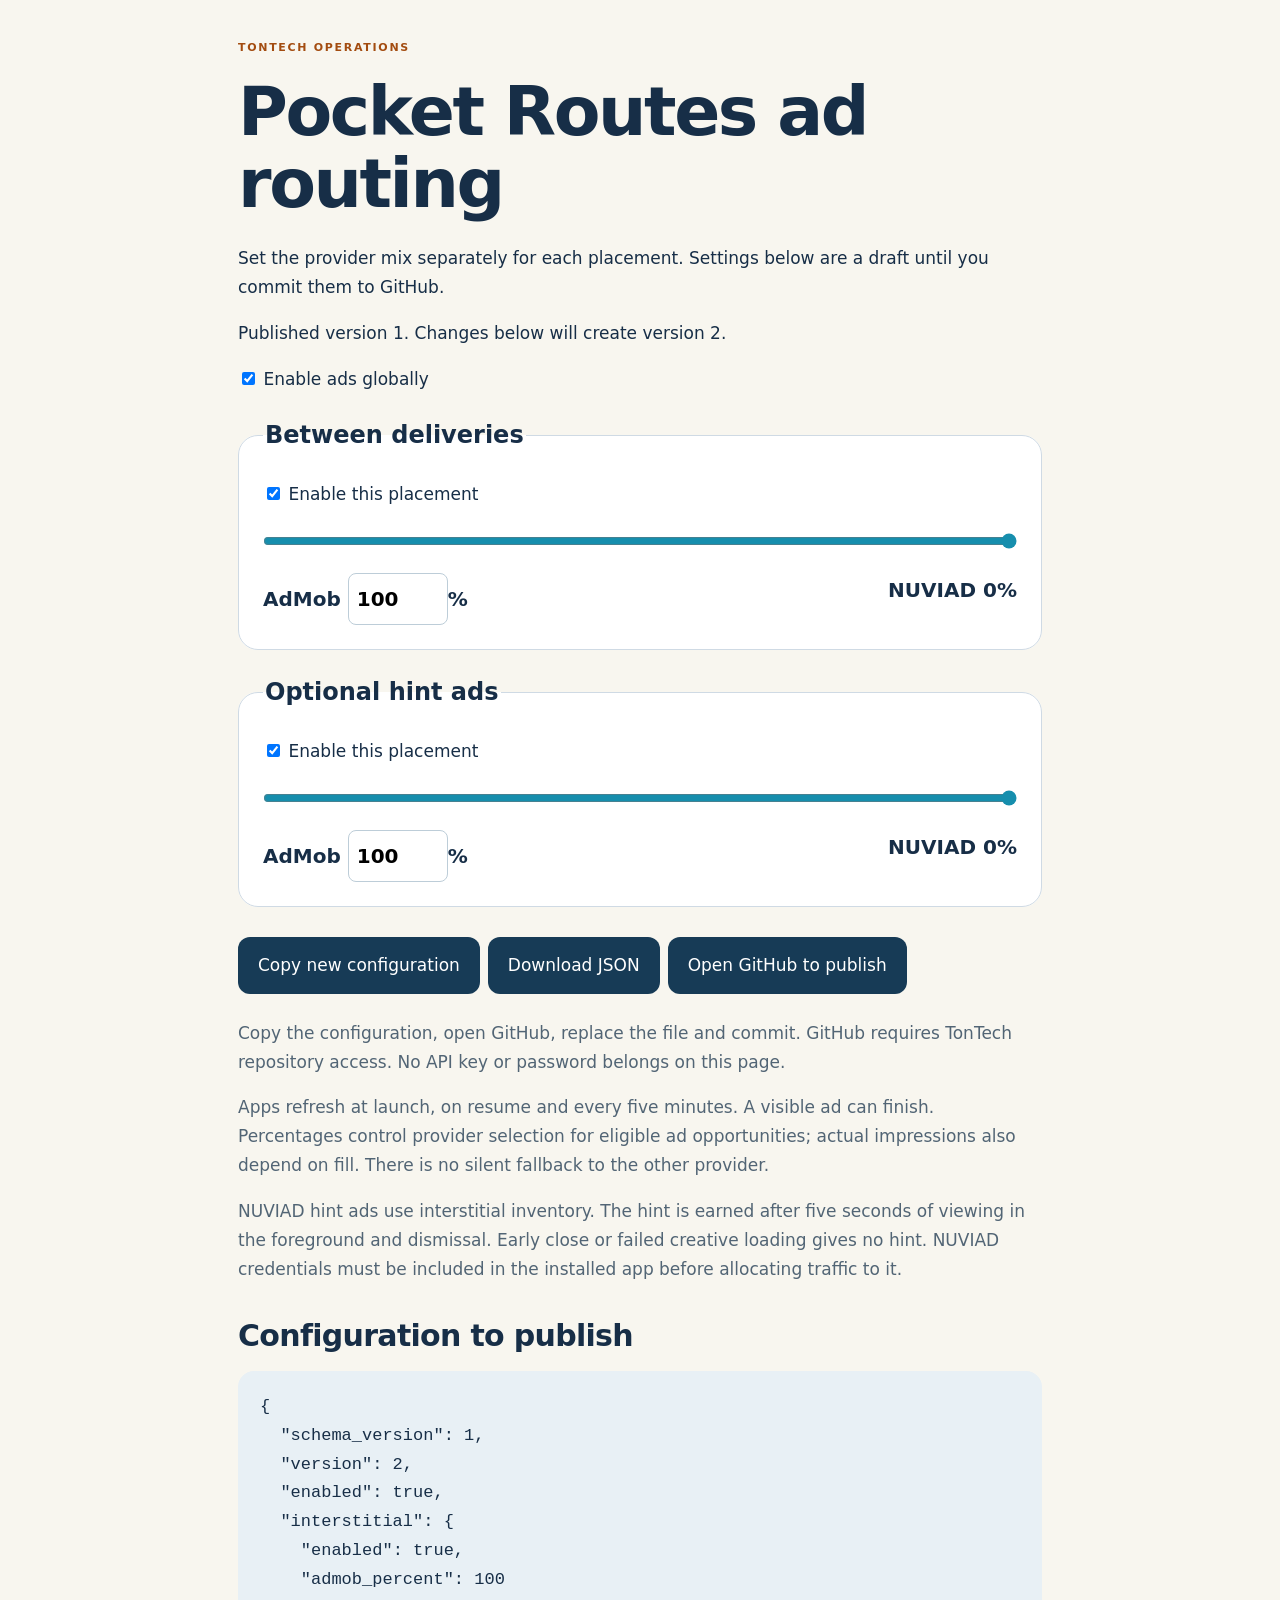
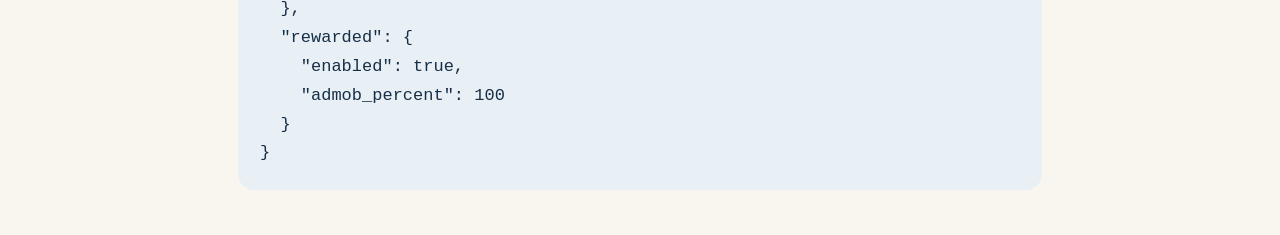
==== ads/index.html @ d381a1aa "Add remote ad routing controls and provider disclosure" ====
<!doctype html><html lang="en"><head><meta charset="utf-8"><meta name="viewport" content="width=device-width,initial-scale=1"><meta name="robots" content="noindex,nofollow"><title>Pocket Routes | Ad routing</title><link rel="stylesheet" href="../assets/site.css"><style>main{max-width:860px}fieldset{border:1px solid #cfdae4;border-radius:20px;padding:24px;margin:22px 0;background:#fff}legend{font-weight:800;font-size:24px}input[type=range]{width:100%;accent-color:#168ead;margin:24px 0}input[type=number]{width:100px;font:inherit;padding:8px;border:1px solid #bdcdd8;border-radius:8px}button,.action{display:inline-block;background:#173b56;color:white;border:0;border-radius:12px;padding:14px 20px;font:inherit;cursor:pointer;text-decoration:none;margin:8px 8px 8px 0}button:disabled{opacity:.45;cursor:wait}pre{white-space:pre-wrap;border-radius:16px;background:#e8f0f5;padding:22px}label{cursor:pointer}.split{display:flex;justify-content:space-between;font-size:20px;font-weight:700}output{font-variant-numeric:tabular-nums}.muted{color:#526575;font-size:17px}.success{color:#08704d}</style></head><body><main><p class="eyebrow">TONTECH OPERATIONS</p><h1>Pocket Routes ad routing</h1><p>Set the provider mix separately for each placement. Settings below are a draft until you commit them to GitHub.</p><p id="status" role="status">Loading published settings…</p><label><input id="enabled" type="checkbox"> Enable ads globally</label><div id="formats"></div><button id="copy" disabled>Copy new configuration</button><button id="download" disabled>Download JSON</button><a class="action" href="https://github.com/TonTechCo/pocketroutes-site/edit/main/config/ad-routing.json" target="_blank" rel="noopener">Open GitHub to publish</a><p class="muted">Copy the configuration, open GitHub, replace the file and commit. GitHub requires TonTech repository access. No API key or password belongs on this page.</p><p class="muted">Apps refresh at launch, on resume and every five minutes. A visible ad can finish. Percentages control provider selection for eligible ad opportunities; actual impressions also depend on fill. There is no silent fallback to the other provider.</p><p class="muted">NUVIAD hint ads use interstitial inventory. The hint is earned after five seconds of viewing in the foreground and dismissal. Early close or failed creative loading gives no hint. NUVIAD credentials must be included in the installed app before allocating traffic to it.</p><h2>Configuration to publish</h2><pre id="json"></pre></main><script>
const kinds=['interstitial','rewarded'];let published;
const $=id=>document.getElementById(id);
for(const kind of kinds){const f=document.createElement('fieldset');f.innerHTML=`<legend>${kind==='interstitial'?'Between deliveries':'Optional hint ads'}</legend><label><input type="checkbox" id="${kind}-enabled"> Enable this placement</label><input aria-label="AdMob percentage for ${kind}" type="range" id="${kind}-slider" min="0" max="100" step="0.1"><div class="split"><span>AdMob <input aria-label="AdMob numeric percentage for ${kind}" type="number" id="${kind}-number" min="0" max="100" step="0.1">%</span><span>NUVIAD <output id="${kind}-nuviad"></output>%</span></div>`;$('formats').append(f);for(const input of ['slider','number'])$(`${kind}-${input}`).oninput=()=>{const v=Math.min(100,Math.max(0,Number($(`${kind}-${input}`).value)||0));$(`${kind}-slider`).value=v;$(`${kind}-number`).value=v;render()};$(`${kind}-enabled`).onchange=render;}
function draft(){const c={schema_version:1,version:published.version+1,enabled:$('enabled').checked};for(const k of kinds)c[k]={enabled:$(`${k}-enabled`).checked,admob_percent:Number($(`${k}-number`).value)};return c;}
function render(){if(!published)return;for(const k of kinds)$(`${k}-nuviad`).value=Number((100-Number($(`${k}-number`).value)).toFixed(1));$('json').textContent=JSON.stringify(draft(),null,2)+'\n';}
$('enabled').onchange=render;
$('copy').onclick=async()=>{await navigator.clipboard.writeText($('json').textContent);$('status').textContent='Copied. Paste into the GitHub file and commit to publish.';};
$('download').onclick=()=>{const u=URL.createObjectURL(new Blob([$('json').textContent],{type:'application/json'}));const a=document.createElement('a');a.href=u;a.download='ad-routing.json';a.click();URL.revokeObjectURL(u)};
fetch('../config/ad-routing.json?t='+Date.now(),{cache:'no-store'}).then(r=>{if(!r.ok)throw Error(r.status);return r.json()}).then(c=>{if(c.schema_version!==1||!Number.isInteger(c.version))throw Error('Unsupported configuration');published=c;$('enabled').checked=c.enabled;for(const k of kinds){$(`${k}-enabled`).checked=c[k].enabled;$(`${k}-slider`).value=$(`${k}-number`).value=c[k].admob_percent;}$('status').textContent=`Published version ${c.version}. Changes below will create version ${c.version+1}.`;$('copy').disabled=$('download').disabled=false;render();}).catch(()=>{$('status').textContent='Could not load published configuration. Reload before editing.';});
</script></body></html>
---- assets/site.css ----
*{box-sizing:border-box}html{scroll-behavior:smooth}body{margin:0;background:#f8f6ef;color:#172e47;font:17px/1.7 system-ui,sans-serif}.stripe{height:5px;background:linear-gradient(90deg,#ff9c36,#f47821,#2d80d7)}header,main,footer{max-width:1120px;margin:auto;padding:28px}header{display:flex;align-items:center;justify-content:space-between;gap:20px;border-bottom:1px solid #dddcd3}.brand{display:flex;align-items:center;gap:12px;font-weight:800;text-decoration:none;color:inherit}.brand img{width:40px;height:40px;border-radius:22%}nav{display:flex;gap:22px;font-size:14px}a{color:#1b659e}h1{font-size:clamp(40px,6vw,68px);line-height:1.06;letter-spacing:-2.4px;margin:18px 0 24px}h2{font-size:30px;letter-spacing:-.7px;line-height:1.2;margin:34px 0 15px}p,li{max-width:790px}.intro{font-size:21px;color:#536174}.eyebrow{font-size:11px;letter-spacing:1.7px;font-weight:700;color:#a34c10}.hero{display:grid;grid-template-columns:1.3fr 1fr;align-items:center;gap:50px;padding:45px 0}.hero-icon{width:100%;max-width:390px;border-radius:23%;box-shadow:0 24px 40px #102b4422}.ctas{display:flex;gap:12px;flex-wrap:wrap;align-items:center;margin:26px 0 8px}.button,.availability{display:inline-block;padding:12px 21px;border-radius:12px;font-size:15px;font-weight:650;text-decoration:none}.button{background:#172e47;color:white}.button:hover{background:#285277}.secondary{background:white;color:#172e47;border:1px solid #d7d7ce}.availability{background:#f9e5cd;color:#874115}.small,footer{font-size:13px;color:#69717b}.facts{display:grid;grid-template-columns:repeat(3,1fr);gap:25px;border-block:1px solid #deddd5;padding:24px 0;margin:22px 0 65px}.facts strong{display:block;font-size:28px;line-height:1.25}.facts span{font-size:13px;color:#626e7a}.screens{display:grid;grid-template-columns:repeat(3,1fr);gap:25px;margin:35px 0 55px}.screens figure{margin:0}.screens img{width:100%;height:auto;display:block;border-radius:20px;box-shadow:0 8px 25px #132a4415}.screens figcaption{font-size:13px;margin-top:13px;color:#647183}.grid{display:grid;grid-template-columns:repeat(3,1fr);gap:20px}.panel{padding:23px;background:white;border:1px solid #e4e2d9;border-radius:18px}.panel h2{font-size:22px;margin-top:0}.panel p{font-size:15px;color:#586577}.help{margin-top:55px;padding:30px;background:#eaf0ec;border-radius:20px}.help h2{margin-top:0}footer{border-top:1px solid #deddd5;margin-top:35px;padding-bottom:50px;line-height:2.1}main>h1{max-width:850px}a:focus-visible{outline:3px solid #e56e12;outline-offset:4px}@media(max-width:760px){header,main,footer{padding-inline:22px}.hero{gap:25px}.hero-icon{max-width:255px}.intro{font-size:18px}.grid{grid-template-columns:1fr}.screens{gap:12px}.screens img{border-radius:12px}.screens figcaption{font-size:11px}.facts{gap:12px}.facts strong{font-size:24px}nav{gap:12px}}@media(max-width:500px){header{align-items:flex-start}.brand{font-size:14px;gap:7px}.brand img{width:28px;height:28px}nav{font-size:12px;gap:10px}.hero{grid-template-columns:1fr;padding:28px 0}.hero-icon{width:150px;grid-row:1;margin-bottom:0}h1{font-size:44px;margin-top:10px}.facts{margin-bottom:38px}.facts strong{font-size:21px}.facts span{font-size:11px}.screens{grid-template-columns:1fr;max-width:320px;margin-inline:auto;gap:25px}h2{font-size:26px}}
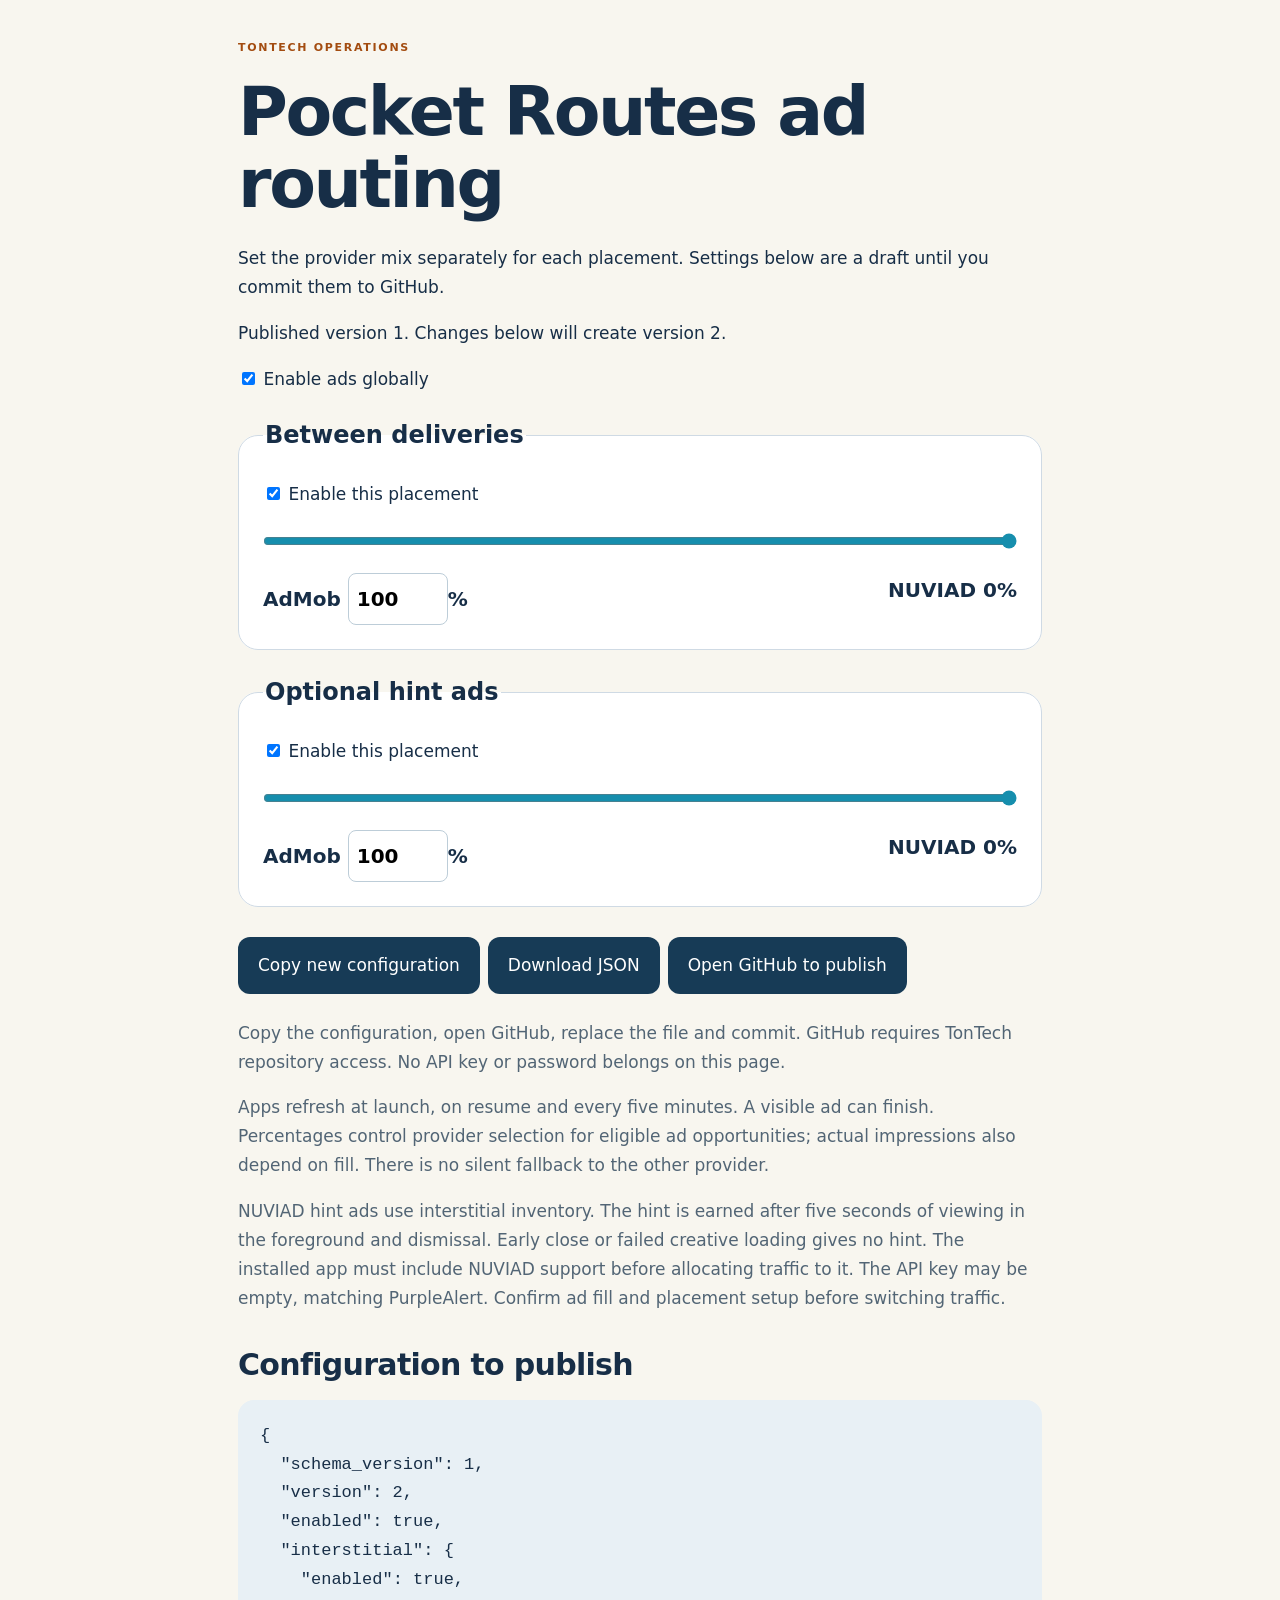
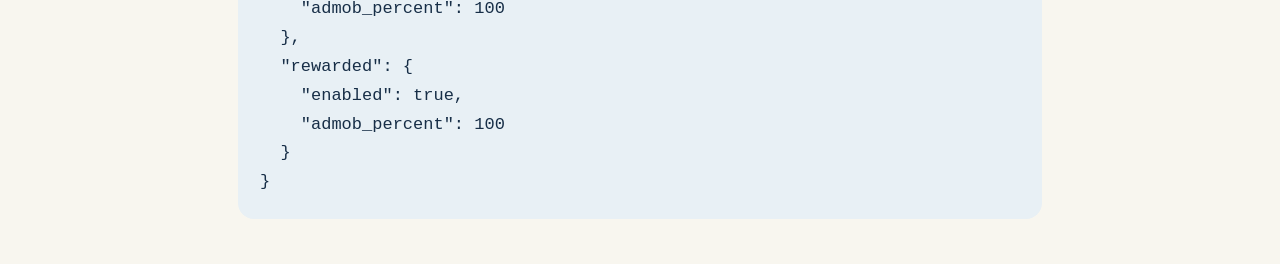
==== commit efb3402c: "Clarify optional NUVIAD key and activation checks" ====
--- a/ads/index.html
+++ b/ads/index.html
@@ -1,4 +1,4 @@
-<!doctype html><html lang="en"><head><meta charset="utf-8"><meta name="viewport" content="width=device-width,initial-scale=1"><meta name="robots" content="noindex,nofollow"><title>Pocket Routes | Ad routing</title><link rel="stylesheet" href="../assets/site.css"><style>main{max-width:860px}fieldset{border:1px solid #cfdae4;border-radius:20px;padding:24px;margin:22px 0;background:#fff}legend{font-weight:800;font-size:24px}input[type=range]{width:100%;accent-color:#168ead;margin:24px 0}input[type=number]{width:100px;font:inherit;padding:8px;border:1px solid #bdcdd8;border-radius:8px}button,.action{display:inline-block;background:#173b56;color:white;border:0;border-radius:12px;padding:14px 20px;font:inherit;cursor:pointer;text-decoration:none;margin:8px 8px 8px 0}button:disabled{opacity:.45;cursor:wait}pre{white-space:pre-wrap;border-radius:16px;background:#e8f0f5;padding:22px}label{cursor:pointer}.split{display:flex;justify-content:space-between;font-size:20px;font-weight:700}output{font-variant-numeric:tabular-nums}.muted{color:#526575;font-size:17px}.success{color:#08704d}</style></head><body><main><p class="eyebrow">TONTECH OPERATIONS</p><h1>Pocket Routes ad routing</h1><p>Set the provider mix separately for each placement. Settings below are a draft until you commit them to GitHub.</p><p id="status" role="status">Loading published settings…</p><label><input id="enabled" type="checkbox"> Enable ads globally</label><div id="formats"></div><button id="copy" disabled>Copy new configuration</button><button id="download" disabled>Download JSON</button><a class="action" href="https://github.com/TonTechCo/pocketroutes-site/edit/main/config/ad-routing.json" target="_blank" rel="noopener">Open GitHub to publish</a><p class="muted">Copy the configuration, open GitHub, replace the file and commit. GitHub requires TonTech repository access. No API key or password belongs on this page.</p><p class="muted">Apps refresh at launch, on resume and every five minutes. A visible ad can finish. Percentages control provider selection for eligible ad opportunities; actual impressions also depend on fill. There is no silent fallback to the other provider.</p><p class="muted">NUVIAD hint ads use interstitial inventory. The hint is earned after five seconds of viewing in the foreground and dismissal. Early close or failed creative loading gives no hint. NUVIAD credentials must be included in the installed app before allocating traffic to it.</p><h2>Configuration to publish</h2><pre id="json"></pre></main><script>
+<!doctype html><html lang="en"><head><meta charset="utf-8"><meta name="viewport" content="width=device-width,initial-scale=1"><meta name="robots" content="noindex,nofollow"><title>Pocket Routes | Ad routing</title><link rel="stylesheet" href="../assets/site.css"><style>main{max-width:860px}fieldset{border:1px solid #cfdae4;border-radius:20px;padding:24px;margin:22px 0;background:#fff}legend{font-weight:800;font-size:24px}input[type=range]{width:100%;accent-color:#168ead;margin:24px 0}input[type=number]{width:100px;font:inherit;padding:8px;border:1px solid #bdcdd8;border-radius:8px}button,.action{display:inline-block;background:#173b56;color:white;border:0;border-radius:12px;padding:14px 20px;font:inherit;cursor:pointer;text-decoration:none;margin:8px 8px 8px 0}button:disabled{opacity:.45;cursor:wait}pre{white-space:pre-wrap;border-radius:16px;background:#e8f0f5;padding:22px}label{cursor:pointer}.split{display:flex;justify-content:space-between;font-size:20px;font-weight:700}output{font-variant-numeric:tabular-nums}.muted{color:#526575;font-size:17px}.success{color:#08704d}</style></head><body><main><p class="eyebrow">TONTECH OPERATIONS</p><h1>Pocket Routes ad routing</h1><p>Set the provider mix separately for each placement. Settings below are a draft until you commit them to GitHub.</p><p id="status" role="status">Loading published settings…</p><label><input id="enabled" type="checkbox"> Enable ads globally</label><div id="formats"></div><button id="copy" disabled>Copy new configuration</button><button id="download" disabled>Download JSON</button><a class="action" href="https://github.com/TonTechCo/pocketroutes-site/edit/main/config/ad-routing.json" target="_blank" rel="noopener">Open GitHub to publish</a><p class="muted">Copy the configuration, open GitHub, replace the file and commit. GitHub requires TonTech repository access. No API key or password belongs on this page.</p><p class="muted">Apps refresh at launch, on resume and every five minutes. A visible ad can finish. Percentages control provider selection for eligible ad opportunities; actual impressions also depend on fill. There is no silent fallback to the other provider.</p><p class="muted">NUVIAD hint ads use interstitial inventory. The hint is earned after five seconds of viewing in the foreground and dismissal. Early close or failed creative loading gives no hint. The installed app must include NUVIAD support before allocating traffic to it. The API key may be empty, matching PurpleAlert. Confirm ad fill and placement setup before switching traffic.</p><h2>Configuration to publish</h2><pre id="json"></pre></main><script>
 const kinds=['interstitial','rewarded'];let published;
 const $=id=>document.getElementById(id);
 for(const kind of kinds){const f=document.createElement('fieldset');f.innerHTML=`<legend>${kind==='interstitial'?'Between deliveries':'Optional hint ads'}</legend><label><input type="checkbox" id="${kind}-enabled"> Enable this placement</label><input aria-label="AdMob percentage for ${kind}" type="range" id="${kind}-slider" min="0" max="100" step="0.1"><div class="split"><span>AdMob <input aria-label="AdMob numeric percentage for ${kind}" type="number" id="${kind}-number" min="0" max="100" step="0.1">%</span><span>NUVIAD <output id="${kind}-nuviad"></output>%</span></div>`;$('formats').append(f);for(const input of ['slider','number'])$(`${kind}-${input}`).oninput=()=>{const v=Math.min(100,Math.max(0,Number($(`${kind}-${input}`).value)||0));$(`${kind}-slider`).value=v;$(`${kind}-number`).value=v;render()};$(`${kind}-enabled`).onchange=render;}
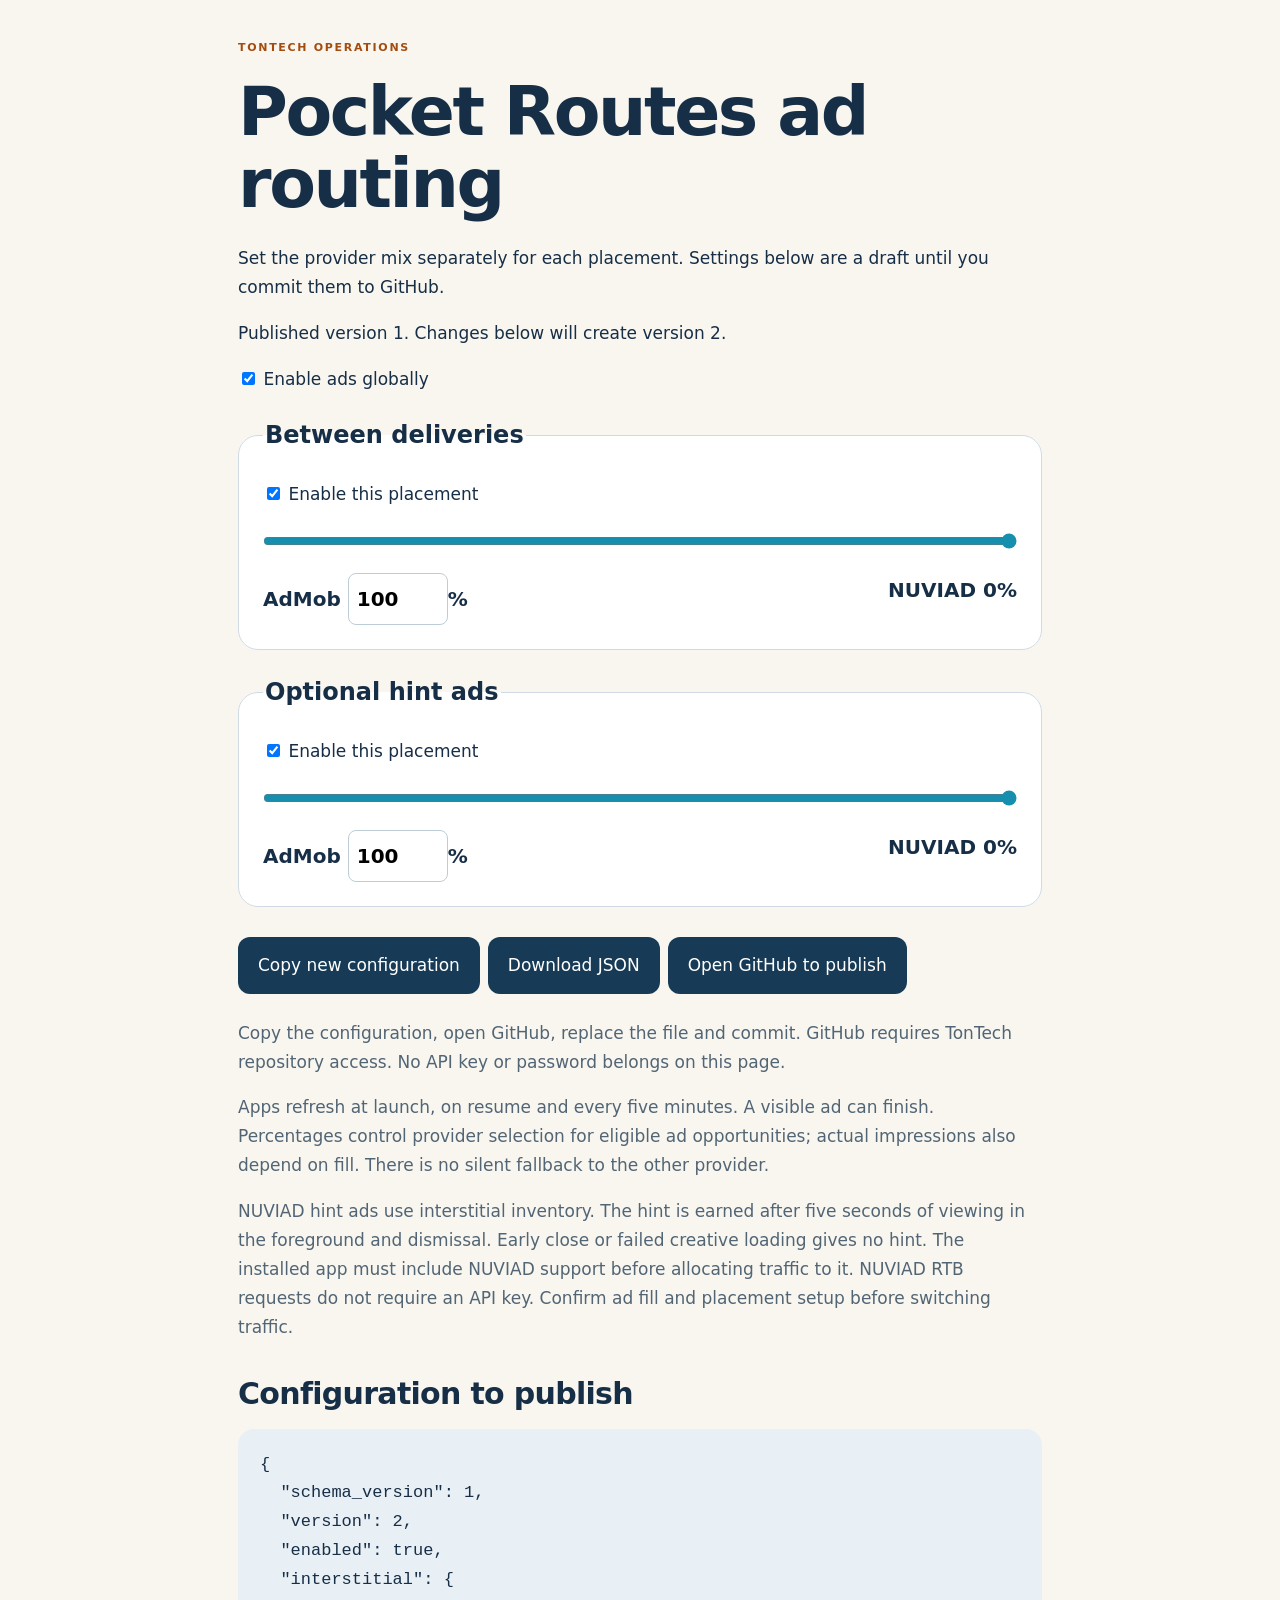
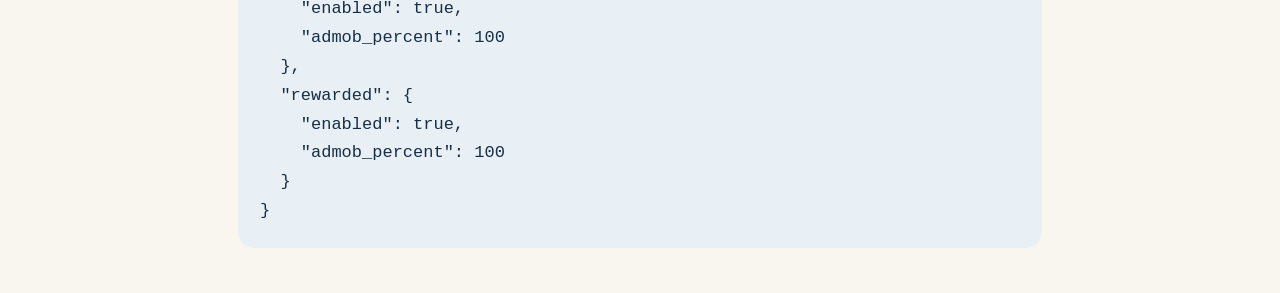
==== commit 40eb499d: "State that NUVIAD RTB requests need no API key" ====
--- a/ads/index.html
+++ b/ads/index.html
@@ -1,4 +1,4 @@
-<!doctype html><html lang="en"><head><meta charset="utf-8"><meta name="viewport" content="width=device-width,initial-scale=1"><meta name="robots" content="noindex,nofollow"><title>Pocket Routes | Ad routing</title><link rel="stylesheet" href="../assets/site.css"><style>main{max-width:860px}fieldset{border:1px solid #cfdae4;border-radius:20px;padding:24px;margin:22px 0;background:#fff}legend{font-weight:800;font-size:24px}input[type=range]{width:100%;accent-color:#168ead;margin:24px 0}input[type=number]{width:100px;font:inherit;padding:8px;border:1px solid #bdcdd8;border-radius:8px}button,.action{display:inline-block;background:#173b56;color:white;border:0;border-radius:12px;padding:14px 20px;font:inherit;cursor:pointer;text-decoration:none;margin:8px 8px 8px 0}button:disabled{opacity:.45;cursor:wait}pre{white-space:pre-wrap;border-radius:16px;background:#e8f0f5;padding:22px}label{cursor:pointer}.split{display:flex;justify-content:space-between;font-size:20px;font-weight:700}output{font-variant-numeric:tabular-nums}.muted{color:#526575;font-size:17px}.success{color:#08704d}</style></head><body><main><p class="eyebrow">TONTECH OPERATIONS</p><h1>Pocket Routes ad routing</h1><p>Set the provider mix separately for each placement. Settings below are a draft until you commit them to GitHub.</p><p id="status" role="status">Loading published settings…</p><label><input id="enabled" type="checkbox"> Enable ads globally</label><div id="formats"></div><button id="copy" disabled>Copy new configuration</button><button id="download" disabled>Download JSON</button><a class="action" href="https://github.com/TonTechCo/pocketroutes-site/edit/main/config/ad-routing.json" target="_blank" rel="noopener">Open GitHub to publish</a><p class="muted">Copy the configuration, open GitHub, replace the file and commit. GitHub requires TonTech repository access. No API key or password belongs on this page.</p><p class="muted">Apps refresh at launch, on resume and every five minutes. A visible ad can finish. Percentages control provider selection for eligible ad opportunities; actual impressions also depend on fill. There is no silent fallback to the other provider.</p><p class="muted">NUVIAD hint ads use interstitial inventory. The hint is earned after five seconds of viewing in the foreground and dismissal. Early close or failed creative loading gives no hint. The installed app must include NUVIAD support before allocating traffic to it. The API key may be empty, matching PurpleAlert. Confirm ad fill and placement setup before switching traffic.</p><h2>Configuration to publish</h2><pre id="json"></pre></main><script>
+<!doctype html><html lang="en"><head><meta charset="utf-8"><meta name="viewport" content="width=device-width,initial-scale=1"><meta name="robots" content="noindex,nofollow"><title>Pocket Routes | Ad routing</title><link rel="stylesheet" href="../assets/site.css"><style>main{max-width:860px}fieldset{border:1px solid #cfdae4;border-radius:20px;padding:24px;margin:22px 0;background:#fff}legend{font-weight:800;font-size:24px}input[type=range]{width:100%;accent-color:#168ead;margin:24px 0}input[type=number]{width:100px;font:inherit;padding:8px;border:1px solid #bdcdd8;border-radius:8px}button,.action{display:inline-block;background:#173b56;color:white;border:0;border-radius:12px;padding:14px 20px;font:inherit;cursor:pointer;text-decoration:none;margin:8px 8px 8px 0}button:disabled{opacity:.45;cursor:wait}pre{white-space:pre-wrap;border-radius:16px;background:#e8f0f5;padding:22px}label{cursor:pointer}.split{display:flex;justify-content:space-between;font-size:20px;font-weight:700}output{font-variant-numeric:tabular-nums}.muted{color:#526575;font-size:17px}.success{color:#08704d}</style></head><body><main><p class="eyebrow">TONTECH OPERATIONS</p><h1>Pocket Routes ad routing</h1><p>Set the provider mix separately for each placement. Settings below are a draft until you commit them to GitHub.</p><p id="status" role="status">Loading published settings…</p><label><input id="enabled" type="checkbox"> Enable ads globally</label><div id="formats"></div><button id="copy" disabled>Copy new configuration</button><button id="download" disabled>Download JSON</button><a class="action" href="https://github.com/TonTechCo/pocketroutes-site/edit/main/config/ad-routing.json" target="_blank" rel="noopener">Open GitHub to publish</a><p class="muted">Copy the configuration, open GitHub, replace the file and commit. GitHub requires TonTech repository access. No API key or password belongs on this page.</p><p class="muted">Apps refresh at launch, on resume and every five minutes. A visible ad can finish. Percentages control provider selection for eligible ad opportunities; actual impressions also depend on fill. There is no silent fallback to the other provider.</p><p class="muted">NUVIAD hint ads use interstitial inventory. The hint is earned after five seconds of viewing in the foreground and dismissal. Early close or failed creative loading gives no hint. The installed app must include NUVIAD support before allocating traffic to it. NUVIAD RTB requests do not require an API key. Confirm ad fill and placement setup before switching traffic.</p><h2>Configuration to publish</h2><pre id="json"></pre></main><script>
 const kinds=['interstitial','rewarded'];let published;
 const $=id=>document.getElementById(id);
 for(const kind of kinds){const f=document.createElement('fieldset');f.innerHTML=`<legend>${kind==='interstitial'?'Between deliveries':'Optional hint ads'}</legend><label><input type="checkbox" id="${kind}-enabled"> Enable this placement</label><input aria-label="AdMob percentage for ${kind}" type="range" id="${kind}-slider" min="0" max="100" step="0.1"><div class="split"><span>AdMob <input aria-label="AdMob numeric percentage for ${kind}" type="number" id="${kind}-number" min="0" max="100" step="0.1">%</span><span>NUVIAD <output id="${kind}-nuviad"></output>%</span></div>`;$('formats').append(f);for(const input of ['slider','number'])$(`${kind}-${input}`).oninput=()=>{const v=Math.min(100,Math.max(0,Number($(`${kind}-${input}`).value)||0));$(`${kind}-slider`).value=v;$(`${kind}-number`).value=v;render()};$(`${kind}-enabled`).onchange=render;}
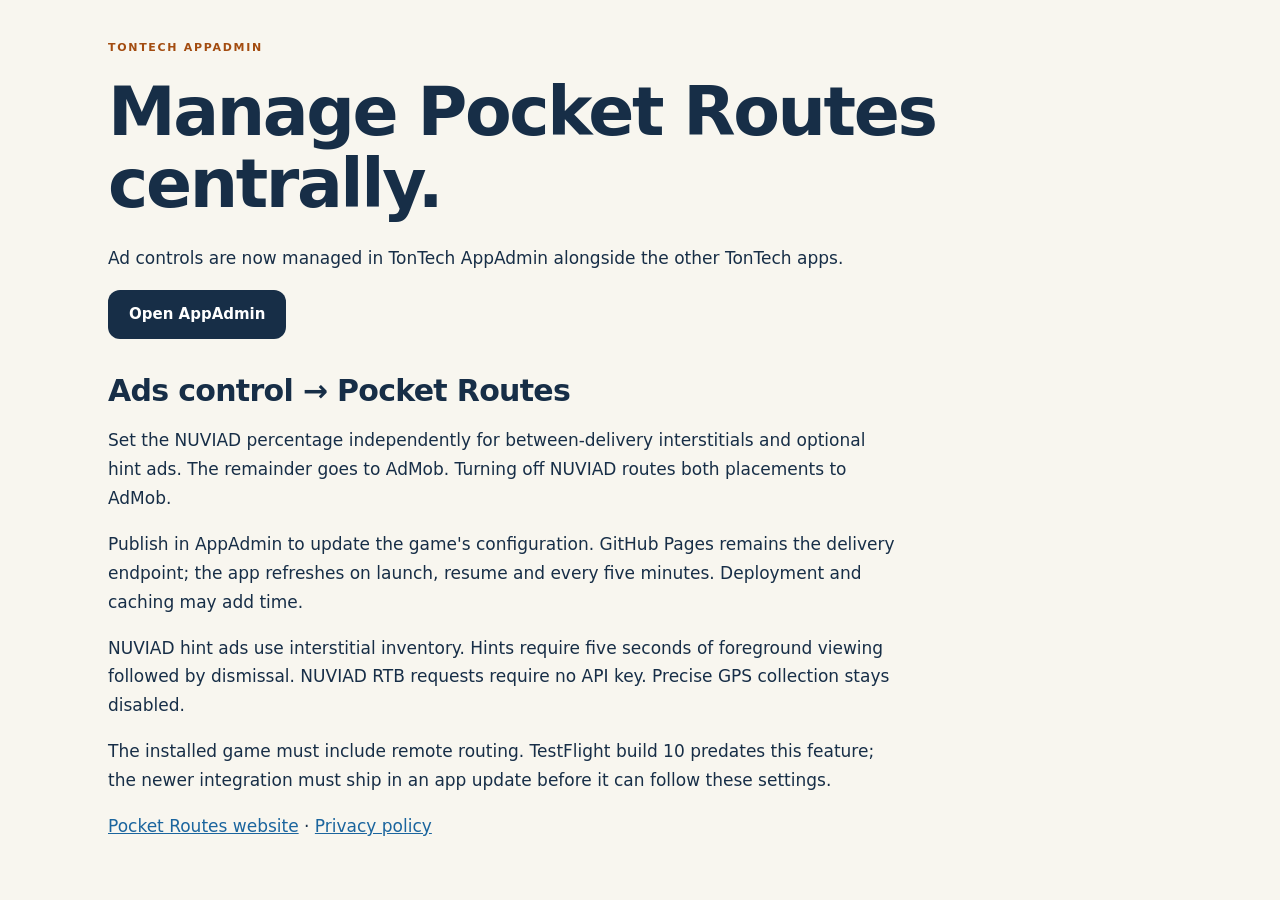
==== commit a8d4450f: "Use central AppAdmin for Pocket Routes ad controls" ====
--- a/ads/index.html
+++ b/ads/index.html
@@ -1,11 +1,3 @@
-<!doctype html><html lang="en"><head><meta charset="utf-8"><meta name="viewport" content="width=device-width,initial-scale=1"><meta name="robots" content="noindex,nofollow"><title>Pocket Routes | Ad routing</title><link rel="stylesheet" href="../assets/site.css"><style>main{max-width:860px}fieldset{border:1px solid #cfdae4;border-radius:20px;padding:24px;margin:22px 0;background:#fff}legend{font-weight:800;font-size:24px}input[type=range]{width:100%;accent-color:#168ead;margin:24px 0}input[type=number]{width:100px;font:inherit;padding:8px;border:1px solid #bdcdd8;border-radius:8px}button,.action{display:inline-block;background:#173b56;color:white;border:0;border-radius:12px;padding:14px 20px;font:inherit;cursor:pointer;text-decoration:none;margin:8px 8px 8px 0}button:disabled{opacity:.45;cursor:wait}pre{white-space:pre-wrap;border-radius:16px;background:#e8f0f5;padding:22px}label{cursor:pointer}.split{display:flex;justify-content:space-between;font-size:20px;font-weight:700}output{font-variant-numeric:tabular-nums}.muted{color:#526575;font-size:17px}.success{color:#08704d}</style></head><body><main><p class="eyebrow">TONTECH OPERATIONS</p><h1>Pocket Routes ad routing</h1><p>Set the provider mix separately for each placement. Settings below are a draft until you commit them to GitHub.</p><p id="status" role="status">Loading published settings…</p><label><input id="enabled" type="checkbox"> Enable ads globally</label><div id="formats"></div><button id="copy" disabled>Copy new configuration</button><button id="download" disabled>Download JSON</button><a class="action" href="https://github.com/TonTechCo/pocketroutes-site/edit/main/config/ad-routing.json" target="_blank" rel="noopener">Open GitHub to publish</a><p class="muted">Copy the configuration, open GitHub, replace the file and commit. GitHub requires TonTech repository access. No API key or password belongs on this page.</p><p class="muted">Apps refresh at launch, on resume and every five minutes. A visible ad can finish. Percentages control provider selection for eligible ad opportunities; actual impressions also depend on fill. There is no silent fallback to the other provider.</p><p class="muted">NUVIAD hint ads use interstitial inventory. The hint is earned after five seconds of viewing in the foreground and dismissal. Early close or failed creative loading gives no hint. The installed app must include NUVIAD support before allocating traffic to it. NUVIAD RTB requests do not require an API key. Confirm ad fill and placement setup before switching traffic.</p><h2>Configuration to publish</h2><pre id="json"></pre></main><script>
-const kinds=['interstitial','rewarded'];let published;
-const $=id=>document.getElementById(id);
-for(const kind of kinds){const f=document.createElement('fieldset');f.innerHTML=`<legend>${kind==='interstitial'?'Between deliveries':'Optional hint ads'}</legend><label><input type="checkbox" id="${kind}-enabled"> Enable this placement</label><input aria-label="AdMob percentage for ${kind}" type="range" id="${kind}-slider" min="0" max="100" step="0.1"><div class="split"><span>AdMob <input aria-label="AdMob numeric percentage for ${kind}" type="number" id="${kind}-number" min="0" max="100" step="0.1">%</span><span>NUVIAD <output id="${kind}-nuviad"></output>%</span></div>`;$('formats').append(f);for(const input of ['slider','number'])$(`${kind}-${input}`).oninput=()=>{const v=Math.min(100,Math.max(0,Number($(`${kind}-${input}`).value)||0));$(`${kind}-slider`).value=v;$(`${kind}-number`).value=v;render()};$(`${kind}-enabled`).onchange=render;}
-function draft(){const c={schema_version:1,version:published.version+1,enabled:$('enabled').checked};for(const k of kinds)c[k]={enabled:$(`${k}-enabled`).checked,admob_percent:Number($(`${k}-number`).value)};return c;}
-function render(){if(!published)return;for(const k of kinds)$(`${k}-nuviad`).value=Number((100-Number($(`${k}-number`).value)).toFixed(1));$('json').textContent=JSON.stringify(draft(),null,2)+'\n';}
-$('enabled').onchange=render;
-$('copy').onclick=async()=>{await navigator.clipboard.writeText($('json').textContent);$('status').textContent='Copied. Paste into the GitHub file and commit to publish.';};
-$('download').onclick=()=>{const u=URL.createObjectURL(new Blob([$('json').textContent],{type:'application/json'}));const a=document.createElement('a');a.href=u;a.download='ad-routing.json';a.click();URL.revokeObjectURL(u)};
-fetch('../config/ad-routing.json?t='+Date.now(),{cache:'no-store'}).then(r=>{if(!r.ok)throw Error(r.status);return r.json()}).then(c=>{if(c.schema_version!==1||!Number.isInteger(c.version))throw Error('Unsupported configuration');published=c;$('enabled').checked=c.enabled;for(const k of kinds){$(`${k}-enabled`).checked=c[k].enabled;$(`${k}-slider`).value=$(`${k}-number`).value=c[k].admob_percent;}$('status').textContent=`Published version ${c.version}. Changes below will create version ${c.version+1}.`;$('copy').disabled=$('download').disabled=false;render();}).catch(()=>{$('status').textContent='Could not load published configuration. Reload before editing.';});
-</script></body></html>
+<!doctype html>
+<html lang="en"><head><meta charset="utf-8"><meta name="viewport" content="width=device-width,initial-scale=1"><meta name="robots" content="noindex,nofollow"><title>Pocket Routes ad management | TonTech</title><link rel="stylesheet" href="../assets/site.css"></head>
+<body><main><p class="eyebrow">TONTECH APPADMIN</p><h1>Manage Pocket Routes centrally.</h1><p>Ad controls are now managed in TonTech AppAdmin alongside the other TonTech apps.</p><p><a class="button" href="https://appadmin.tontech.co/#ads">Open AppAdmin</a></p><h2>Ads control → Pocket Routes</h2><p>Set the NUVIAD percentage independently for between-delivery interstitials and optional hint ads. The remainder goes to AdMob. Turning off NUVIAD routes both placements to AdMob.</p><p>Publish in AppAdmin to update the game's configuration. GitHub Pages remains the delivery endpoint; the app refreshes on launch, resume and every five minutes. Deployment and caching may add time.</p><p>NUVIAD hint ads use interstitial inventory. Hints require five seconds of foreground viewing followed by dismissal. NUVIAD RTB requests require no API key. Precise GPS collection stays disabled.</p><p>The installed game must include remote routing. TestFlight build 10 predates this feature; the newer integration must ship in an app update before it can follow these settings.</p><p><a href="../">Pocket Routes website</a> · <a href="../privacy/">Privacy policy</a></p></main></body></html>
